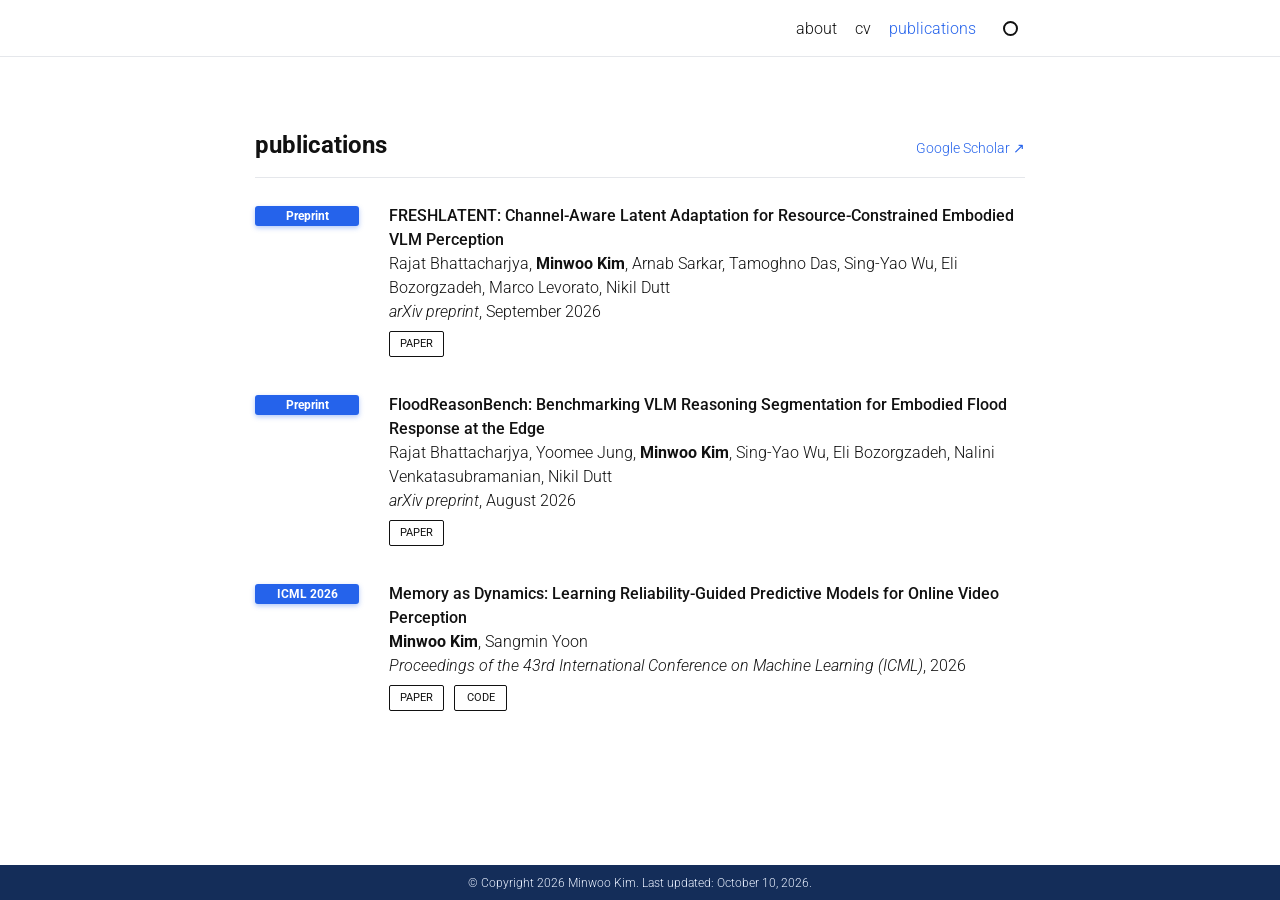
==== publications.html @ 9f42f84c "Create publications.html" ====
<!doctype html>
<html lang="en">
<head>
  <meta charset="utf-8">
  <meta name="viewport" content="width=device-width, initial-scale=1">
  <meta name="description" content="Publications by Minwoo Kim in computer vision, multimodal perception, and robotics.">
  <meta name="theme-color" content="#ffffff">
  <title>Publications | Minwoo Kim</title>
  <script>
    (() => {
      const saved = localStorage.getItem('theme');
      const preferred = matchMedia('(prefers-color-scheme: dark)').matches ? 'dark' : 'light';
      document.documentElement.dataset.theme = saved || preferred;
    })();
  </script>
  <link rel="preconnect" href="https://fonts.googleapis.com">
  <link rel="preconnect" href="https://fonts.gstatic.com" crossorigin>
  <link href="https://fonts.googleapis.com/css2?family=Roboto:ital,wght@0,300;0,400;0,500;0,700;1,300;1,400&amp;display=swap" rel="stylesheet">
  <link rel="stylesheet" href="stylesheet.css">
</head>
<body>
  <a class="skip-link" href="#main">Skip to content</a>
  <header>
    <nav aria-label="Primary navigation">
      <a href="index.html">about</a>
      <a href="cv.pdf">cv</a>
      <a class="active" href="publications.html" aria-current="page">publications</a>
      <button id="theme-toggle" type="button" aria-label="Switch to dark theme" title="Change theme">
        <span class="theme-icon" aria-hidden="true"></span>
      </button>
    </nav>
  </header>

  <main id="main">
    <section id="publications">
      <div class="section-title"><h1>publications</h1><a href="https://scholar.google.com/citations?user=IVW0EVEAAAAJ&amp;hl=en" target="_blank" rel="noopener noreferrer">Google Scholar ↗</a></div>
      <div class="publication-list">
        <article class="publication"><span class="tag">Preprint</span><div class="pub-body"><h3>FRESHLATENT: Channel-Aware Latent Adaptation for Resource-Constrained Embodied VLM Perception</h3><p class="authors">Rajat Bhattacharjya, <strong>Minwoo Kim</strong>, Arnab Sarkar, Tamoghno Das, Sing-Yao Wu, Eli Bozorgzadeh, Marco Levorato, Nikil Dutt</p><p class="venue"><em>arXiv preprint</em>, September 2026</p><div class="pub-links"><a href="https://arxiv.org/abs/2609.30629" target="_blank" rel="noopener noreferrer">Paper</a></div></div></article>
        <article class="publication"><span class="tag">Preprint</span><div class="pub-body"><h3>FloodReasonBench: Benchmarking VLM Reasoning Segmentation for Embodied Flood Response at the Edge</h3><p class="authors">Rajat Bhattacharjya, Yoomee Jung, <strong>Minwoo Kim</strong>, Sing-Yao Wu, Eli Bozorgzadeh, Nalini Venkatasubramanian, Nikil Dutt</p><p class="venue"><em>arXiv preprint</em>, August 2026</p><div class="pub-links"><a href="https://arxiv.org/abs/2608.15410" target="_blank" rel="noopener noreferrer">Paper</a></div></div></article>
        <article class="publication">
          <span class="tag">ICML 2026</span>
          <div class="pub-body"><h3>Memory as Dynamics: Learning Reliability-Guided Predictive Models for Online Video Perception</h3><p class="authors"><strong>Minwoo Kim</strong>, Sangmin Yoon</p><p class="venue"><em>Proceedings of the 43rd International Conference on Machine Learning (ICML)</em>, 2026</p><div class="pub-links"><a href="https://openreview.net/pdf?id=DiIUn7KZ2k" target="_blank" rel="noopener noreferrer">Paper</a><a href="https://github.com/minwookim01/memory-as-dynamics" target="_blank" rel="noopener noreferrer">Code</a></div></div>
        </article>
      </div>
    </section>

  </main>

  <footer><p>© Copyright 2026 Minwoo Kim. Last updated: October 10, 2026.</p></footer>
  <script>
    const root = document.documentElement;
    const toggle = document.querySelector('#theme-toggle');
    const themeMeta = document.querySelector('meta[name="theme-color"]');
    function updateThemeButton() {
      const dark = root.dataset.theme === 'dark';
      toggle.setAttribute('aria-label', dark ? 'Switch to light theme' : 'Switch to dark theme');
      toggle.setAttribute('aria-pressed', String(dark));
      themeMeta.setAttribute('content', dark ? '#0b1220' : '#ffffff');
    }
    toggle.addEventListener('click', () => {
      root.dataset.theme = root.dataset.theme === 'dark' ? 'light' : 'dark';
      localStorage.setItem('theme', root.dataset.theme);
      updateThemeButton();
    });
    updateThemeButton();
  </script>
</body>
</html>
---- stylesheet.css ----
:root{--bg:#fff;--surface:#f1f6ff;--text:#111;--muted:#4b5563;--line:#e5e7eb;--accent:#2563eb;--accent-hover:#174bb8;--footer:#142d59;--shadow:0 4px 12px rgba(15,46,95,.18);color-scheme:light}
:root[data-theme="dark"]{--bg:#090f1a;--surface:#111b2c;--text:#f1f5fb;--muted:#abb7c9;--line:#26344a;--accent:#76a9ff;--accent-hover:#aecbff;--footer:#050912;--shadow:0 4px 16px rgba(0,0,0,.45);color-scheme:dark}
*{box-sizing:border-box}html{scroll-behavior:smooth;scroll-padding-top:68px}body{margin:0;padding:57px 0 70px;background:var(--bg);color:var(--text);font-family:Roboto,Arial,sans-serif;font-size:16px;font-weight:300;line-height:24px;transition:background .2s ease,color .2s ease}a{color:var(--accent);text-decoration:none}a:hover{color:var(--accent-hover);text-decoration:underline;text-underline-offset:2px}.skip-link{position:fixed;top:8px;left:8px;z-index:100;padding:6px 10px;background:var(--text);color:var(--bg);transform:translateY(-150%)}.skip-link:focus{transform:none}
header{position:fixed;top:0;left:0;right:0;z-index:20;height:57px;border-bottom:1px solid var(--line);background:color-mix(in srgb,var(--bg) 94%,transparent);backdrop-filter:blur(12px)}nav{width:min(100%,800px);height:57px;margin:auto;padding:8px 15px;display:flex;justify-content:flex-end;align-items:center;gap:18px}nav a{color:var(--text);font-size:16px;font-weight:300}nav a.active{color:var(--accent)}#theme-toggle{width:30px;height:30px;margin-left:1px;padding:0;border:0;background:transparent;color:var(--text);cursor:pointer;display:grid;place-items:center}.theme-icon{width:15px;height:15px;border:2px solid currentColor;border-radius:50%;box-shadow:6px -5px 0 -3px var(--bg)}:root[data-theme="dark"] .theme-icon{border:0;background:#f4c552;box-shadow:0 0 0 4px rgba(244,197,82,.14)}
main{width:min(100%,800px);margin:48px auto 0;padding:0 15px}.about::after{content:"";display:block;clear:both}.about h1{margin:0 0 16px;font-size:40px;font-weight:300;line-height:48px}.about h1 strong{font-weight:700}.profile{float:right;width:30%;margin:0 0 12px 16px;text-align:center}.profile img{display:block;width:100%;aspect-ratio:1;border-radius:50%;object-fit:cover;object-position:center 18%;box-shadow:var(--shadow)}.social-links{display:flex;justify-content:center;flex-wrap:wrap;gap:3px 11px;margin-top:14px}.social-links a{font-size:14px;font-weight:500}.profile>p{margin:7px 0 0;color:var(--muted);font-size:12px;line-height:18px}.about-copy p{margin:0 0 16px}.about-copy strong{font-weight:500}
section{padding:0;margin:0 0 32px}section:not(.about){padding-top:8px}h2{margin:0 0 8px;font-size:32px;font-weight:300;line-height:38.4px}.news-list{margin:0 0 16px}.news-list article{display:grid;grid-template-columns:140px 1fr;gap:14px;padding:8px 4px}.news-list time{font-weight:700}.news-list p{margin:0}.section-title{display:flex;justify-content:space-between;align-items:baseline;gap:18px}.section-title>a{font-size:14px}.publication-list{padding-top:8px;border-top:1px solid var(--line)}.publication{display:grid;grid-template-columns:104px 1fr;gap:30px;padding:18px 0}.tag{align-self:start;margin-top:2px;padding:1px 9px;border-radius:3px;background:var(--accent);box-shadow:0 2px 5px color-mix(in srgb,var(--accent) 35%,transparent);color:#fff;text-align:center;font-size:12px;font-weight:700;line-height:18px}.pub-body h3{margin:0;font-size:16px;font-weight:500;line-height:24px}.pub-body p{margin:0;font-size:16px;line-height:24px}.pub-links{display:flex;gap:10px;margin-top:7px}.pub-links a{min-width:53px;padding:1px 10px;border:1px solid var(--text);border-radius:2px;color:var(--text);text-align:center;font-size:11px;font-weight:400;line-height:22px;text-transform:uppercase}.pub-links a:hover{border-color:var(--accent);color:var(--accent);text-decoration:none}
footer{position:fixed;left:0;right:0;bottom:0;z-index:20;height:35px;padding:0 15px;background:var(--footer);color:#eaf1ff;display:flex;align-items:center;justify-content:center;text-align:center;font-size:12px;font-weight:300;line-height:18px}footer p{margin:0}
@media(max-width:575px){nav{padding-inline:15px;gap:14px}nav a{font-size:14px}main{margin-top:24px;padding-inline:15px}.about h1{font-size:34px;line-height:41px}.profile{float:none;width:210px;margin:0 auto 24px}.about-copy p{margin-bottom:14px}section{margin-bottom:28px}h2{font-size:28px;line-height:34px}.news-list article{grid-template-columns:94px 1fr;gap:10px;padding-inline:0}.publication{grid-template-columns:88px 1fr;gap:16px}.tag{font-size:11px;padding-inline:6px}.section-title>a{white-space:nowrap}}
@media(prefers-reduced-motion:reduce){html{scroll-behavior:auto}*,*:before,*:after{transition:none!important}}
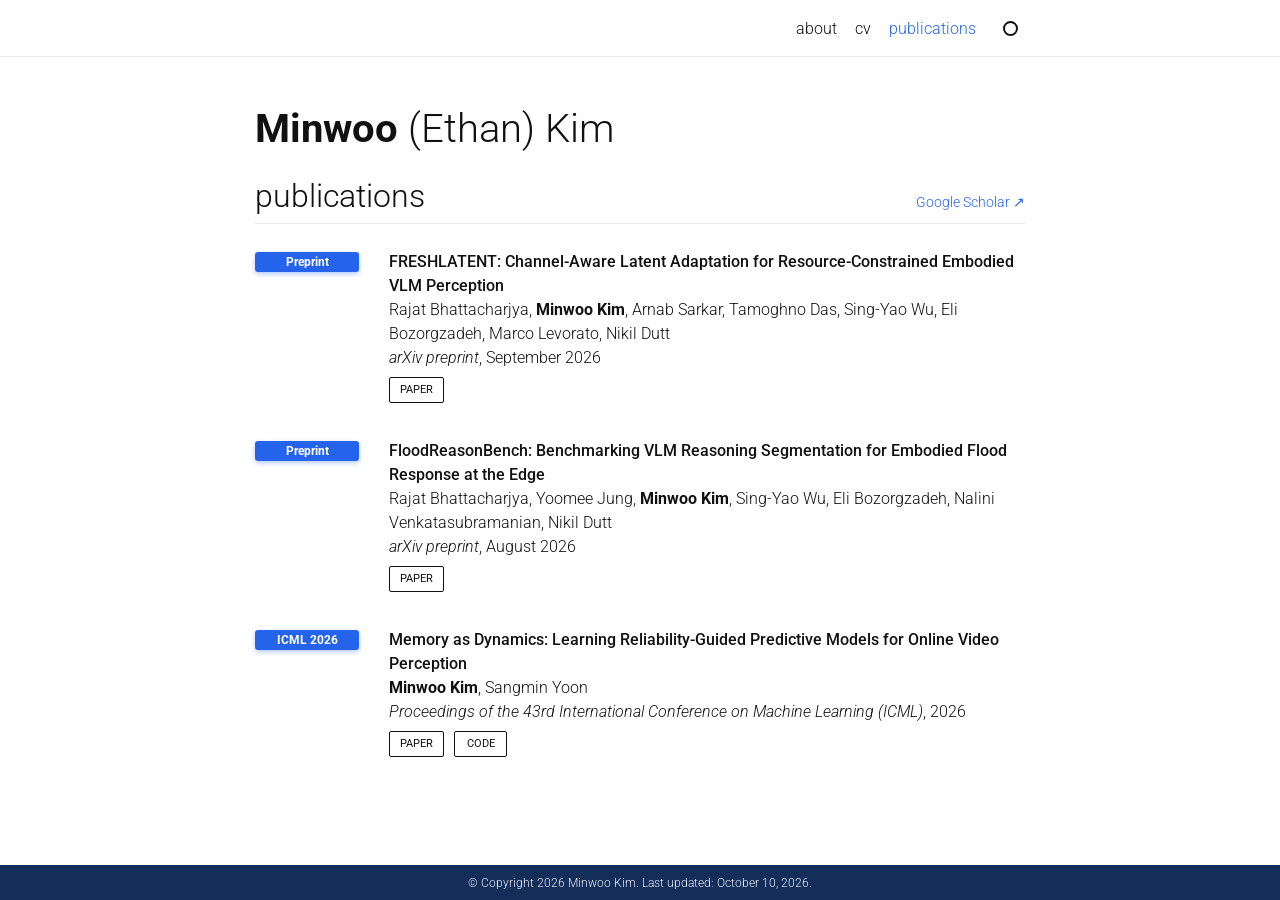
==== commit d9bbfbb1: "Add name heading and lighten publications title" ====
--- a/publications.html
+++ b/publications.html
@@ -32,8 +32,11 @@
   </header>
 
   <main id="main">
+    <section class="about">
+      <h1><strong>Minwoo</strong> (Ethan) Kim</h1>
+    </section>
     <section id="publications">
-      <div class="section-title"><h1>publications</h1><a href="https://scholar.google.com/citations?user=IVW0EVEAAAAJ&amp;hl=en" target="_blank" rel="noopener noreferrer">Google Scholar ↗</a></div>
+      <div class="section-title"><h2>publications</h2><a href="https://scholar.google.com/citations?user=IVW0EVEAAAAJ&amp;hl=en" target="_blank" rel="noopener noreferrer">Google Scholar ↗</a></div>
       <div class="publication-list">
         <article class="publication"><span class="tag">Preprint</span><div class="pub-body"><h3>FRESHLATENT: Channel-Aware Latent Adaptation for Resource-Constrained Embodied VLM Perception</h3><p class="authors">Rajat Bhattacharjya, <strong>Minwoo Kim</strong>, Arnab Sarkar, Tamoghno Das, Sing-Yao Wu, Eli Bozorgzadeh, Marco Levorato, Nikil Dutt</p><p class="venue"><em>arXiv preprint</em>, September 2026</p><div class="pub-links"><a href="https://arxiv.org/abs/2609.30629" target="_blank" rel="noopener noreferrer">Paper</a></div></div></article>
         <article class="publication"><span class="tag">Preprint</span><div class="pub-body"><h3>FloodReasonBench: Benchmarking VLM Reasoning Segmentation for Embodied Flood Response at the Edge</h3><p class="authors">Rajat Bhattacharjya, Yoomee Jung, <strong>Minwoo Kim</strong>, Sing-Yao Wu, Eli Bozorgzadeh, Nalini Venkatasubramanian, Nikil Dutt</p><p class="venue"><em>arXiv preprint</em>, August 2026</p><div class="pub-links"><a href="https://arxiv.org/abs/2608.15410" target="_blank" rel="noopener noreferrer">Paper</a></div></div></article>
--- a/stylesheet.css
+++ b/stylesheet.css
@@ -3,7 +3,7 @@
 *{box-sizing:border-box}html{scroll-behavior:smooth;scroll-padding-top:68px}body{margin:0;padding:57px 0 70px;background:var(--bg);color:var(--text);font-family:Roboto,Arial,sans-serif;font-size:16px;font-weight:300;line-height:24px;transition:background .2s ease,color .2s ease}a{color:var(--accent);text-decoration:none}a:hover{color:var(--accent-hover);text-decoration:underline;text-underline-offset:2px}.skip-link{position:fixed;top:8px;left:8px;z-index:100;padding:6px 10px;background:var(--text);color:var(--bg);transform:translateY(-150%)}.skip-link:focus{transform:none}
 header{position:fixed;top:0;left:0;right:0;z-index:20;height:57px;border-bottom:1px solid var(--line);background:color-mix(in srgb,var(--bg) 94%,transparent);backdrop-filter:blur(12px)}nav{width:min(100%,800px);height:57px;margin:auto;padding:8px 15px;display:flex;justify-content:flex-end;align-items:center;gap:18px}nav a{color:var(--text);font-size:16px;font-weight:300}nav a.active{color:var(--accent)}#theme-toggle{width:30px;height:30px;margin-left:1px;padding:0;border:0;background:transparent;color:var(--text);cursor:pointer;display:grid;place-items:center}.theme-icon{width:15px;height:15px;border:2px solid currentColor;border-radius:50%;box-shadow:6px -5px 0 -3px var(--bg)}:root[data-theme="dark"] .theme-icon{border:0;background:#f4c552;box-shadow:0 0 0 4px rgba(244,197,82,.14)}
 main{width:min(100%,800px);margin:48px auto 0;padding:0 15px}.about::after{content:"";display:block;clear:both}.about h1{margin:0 0 16px;font-size:40px;font-weight:300;line-height:48px}.about h1 strong{font-weight:700}.profile{float:right;width:30%;margin:0 0 12px 16px;text-align:center}.profile img{display:block;width:100%;aspect-ratio:1;border-radius:50%;object-fit:cover;object-position:center 18%;box-shadow:var(--shadow)}.social-links{display:flex;justify-content:center;flex-wrap:wrap;gap:3px 11px;margin-top:14px}.social-links a{font-size:14px;font-weight:500}.profile>p{margin:7px 0 0;color:var(--muted);font-size:12px;line-height:18px}.about-copy p{margin:0 0 16px}.about-copy strong{font-weight:500}
-section{padding:0;margin:0 0 32px}section:not(.about){padding-top:8px}h2{margin:0 0 8px;font-size:32px;font-weight:300;line-height:38.4px}.news-list{margin:0 0 16px}.news-list article{display:grid;grid-template-columns:140px 1fr;gap:14px;padding:8px 4px}.news-list time{font-weight:700}.news-list p{margin:0}.section-title{display:flex;justify-content:space-between;align-items:baseline;gap:18px}.section-title>a{font-size:14px}.publication-list{padding-top:8px;border-top:1px solid var(--line)}.publication{display:grid;grid-template-columns:104px 1fr;gap:30px;padding:18px 0}.tag{align-self:start;margin-top:2px;padding:1px 9px;border-radius:3px;background:var(--accent);box-shadow:0 2px 5px color-mix(in srgb,var(--accent) 35%,transparent);color:#fff;text-align:center;font-size:12px;font-weight:700;line-height:18px}.pub-body h3{margin:0;font-size:16px;font-weight:500;line-height:24px}.pub-body p{margin:0;font-size:16px;line-height:24px}.pub-links{display:flex;gap:10px;margin-top:7px}.pub-links a{min-width:53px;padding:1px 10px;border:1px solid var(--text);border-radius:2px;color:var(--text);text-align:center;font-size:11px;font-weight:400;line-height:22px;text-transform:uppercase}.pub-links a:hover{border-color:var(--accent);color:var(--accent);text-decoration:none}
+section{padding:0;margin:0 0 32px}.about{margin-bottom:8px}section:not(.about){padding-top:8px}h2{margin:0 0 8px;font-size:32px;font-weight:300;line-height:38.4px}.news-list{margin:0 0 16px}.news-list article{display:grid;grid-template-columns:140px 1fr;gap:14px;padding:8px 4px}.news-list time{font-weight:700}.news-list p{margin:0}.section-title{display:flex;justify-content:space-between;align-items:baseline;gap:18px}.section-title>a{font-size:14px}.publication-list{padding-top:8px;border-top:1px solid var(--line)}.publication{display:grid;grid-template-columns:104px 1fr;gap:30px;padding:18px 0}.tag{align-self:start;margin-top:2px;padding:1px 9px;border-radius:3px;background:var(--accent);box-shadow:0 2px 5px color-mix(in srgb,var(--accent) 35%,transparent);color:#fff;text-align:center;font-size:12px;font-weight:700;line-height:18px}.pub-body h3{margin:0;font-size:16px;font-weight:500;line-height:24px}.pub-body p{margin:0;font-size:16px;line-height:24px}.pub-links{display:flex;gap:10px;margin-top:7px}.pub-links a{min-width:53px;padding:1px 10px;border:1px solid var(--text);border-radius:2px;color:var(--text);text-align:center;font-size:11px;font-weight:400;line-height:22px;text-transform:uppercase}.pub-links a:hover{border-color:var(--accent);color:var(--accent);text-decoration:none}
 footer{position:fixed;left:0;right:0;bottom:0;z-index:20;height:35px;padding:0 15px;background:var(--footer);color:#eaf1ff;display:flex;align-items:center;justify-content:center;text-align:center;font-size:12px;font-weight:300;line-height:18px}footer p{margin:0}
 @media(max-width:575px){nav{padding-inline:15px;gap:14px}nav a{font-size:14px}main{margin-top:24px;padding-inline:15px}.about h1{font-size:34px;line-height:41px}.profile{float:none;width:210px;margin:0 auto 24px}.about-copy p{margin-bottom:14px}section{margin-bottom:28px}h2{font-size:28px;line-height:34px}.news-list article{grid-template-columns:94px 1fr;gap:10px;padding-inline:0}.publication{grid-template-columns:88px 1fr;gap:16px}.tag{font-size:11px;padding-inline:6px}.section-title>a{white-space:nowrap}}
 @media(prefers-reduced-motion:reduce){html{scroll-behavior:auto}*,*:before,*:after{transition:none!important}}
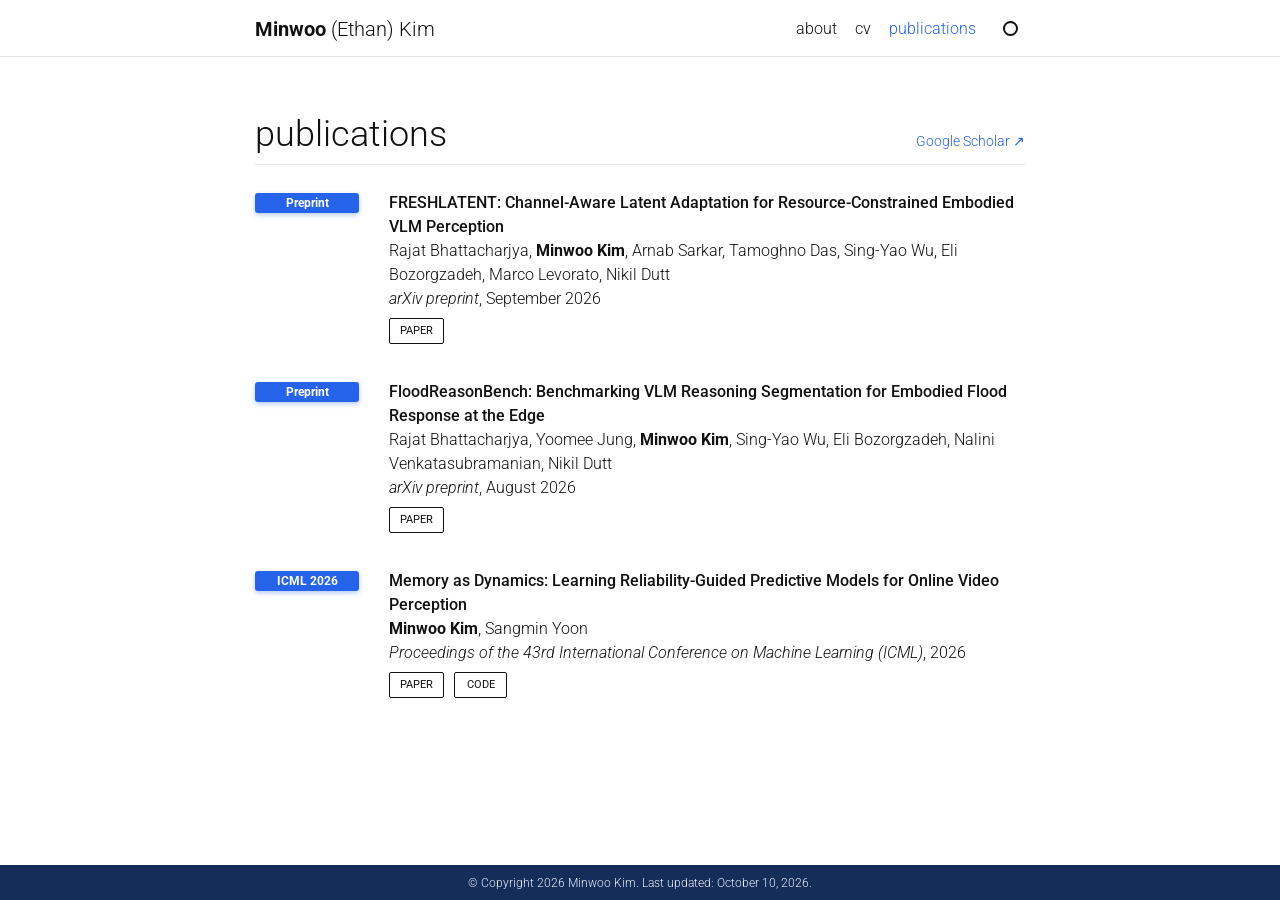
==== commit b2b3bfa6: "Move name into navigation and enlarge publications title" ====
--- a/publications.html
+++ b/publications.html
@@ -17,11 +17,22 @@
   <link rel="preconnect" href="https://fonts.gstatic.com" crossorigin>
   <link href="https://fonts.googleapis.com/css2?family=Roboto:ital,wght@0,300;0,400;0,500;0,700;1,300;1,400&amp;display=swap" rel="stylesheet">
   <link rel="stylesheet" href="stylesheet.css">
+  <style>
+    .site-name { margin-right: auto; white-space: nowrap; font-size: 20px; font-weight: 300; }
+    .site-name strong { font-weight: 700; }
+    .publications-title { margin: 0 0 8px; font-size: 36px; font-weight: 300; line-height: 1.2; }
+    @media (max-width: 575px) {
+      .publications-nav { gap: 10px; }
+      .site-name { font-size: 16px; }
+      .publications-title { font-size: 32px; }
+    }
+  </style>
 </head>
 <body>
   <a class="skip-link" href="#main">Skip to content</a>
   <header>
-    <nav aria-label="Primary navigation">
+    <nav aria-label="Primary navigation" class="publications-nav">
+      <span class="site-name"><strong>Minwoo</strong> (Ethan) Kim</span>
       <a href="index.html">about</a>
       <a href="cv.pdf">cv</a>
       <a class="active" href="publications.html" aria-current="page">publications</a>
@@ -32,11 +43,8 @@
   </header>
 
   <main id="main">
-    <section class="about">
-      <h1><strong>Minwoo</strong> (Ethan) Kim</h1>
-    </section>
     <section id="publications">
-      <div class="section-title"><h2>publications</h2><a href="https://scholar.google.com/citations?user=IVW0EVEAAAAJ&amp;hl=en" target="_blank" rel="noopener noreferrer">Google Scholar ↗</a></div>
+      <div class="section-title"><h1 class="publications-title">publications</h1><a href="https://scholar.google.com/citations?user=IVW0EVEAAAAJ&amp;hl=en" target="_blank" rel="noopener noreferrer">Google Scholar ↗</a></div>
       <div class="publication-list">
         <article class="publication"><span class="tag">Preprint</span><div class="pub-body"><h3>FRESHLATENT: Channel-Aware Latent Adaptation for Resource-Constrained Embodied VLM Perception</h3><p class="authors">Rajat Bhattacharjya, <strong>Minwoo Kim</strong>, Arnab Sarkar, Tamoghno Das, Sing-Yao Wu, Eli Bozorgzadeh, Marco Levorato, Nikil Dutt</p><p class="venue"><em>arXiv preprint</em>, September 2026</p><div class="pub-links"><a href="https://arxiv.org/abs/2609.30629" target="_blank" rel="noopener noreferrer">Paper</a></div></div></article>
         <article class="publication"><span class="tag">Preprint</span><div class="pub-body"><h3>FloodReasonBench: Benchmarking VLM Reasoning Segmentation for Embodied Flood Response at the Edge</h3><p class="authors">Rajat Bhattacharjya, Yoomee Jung, <strong>Minwoo Kim</strong>, Sing-Yao Wu, Eli Bozorgzadeh, Nalini Venkatasubramanian, Nikil Dutt</p><p class="venue"><em>arXiv preprint</em>, August 2026</p><div class="pub-links"><a href="https://arxiv.org/abs/2608.15410" target="_blank" rel="noopener noreferrer">Paper</a></div></div></article>
